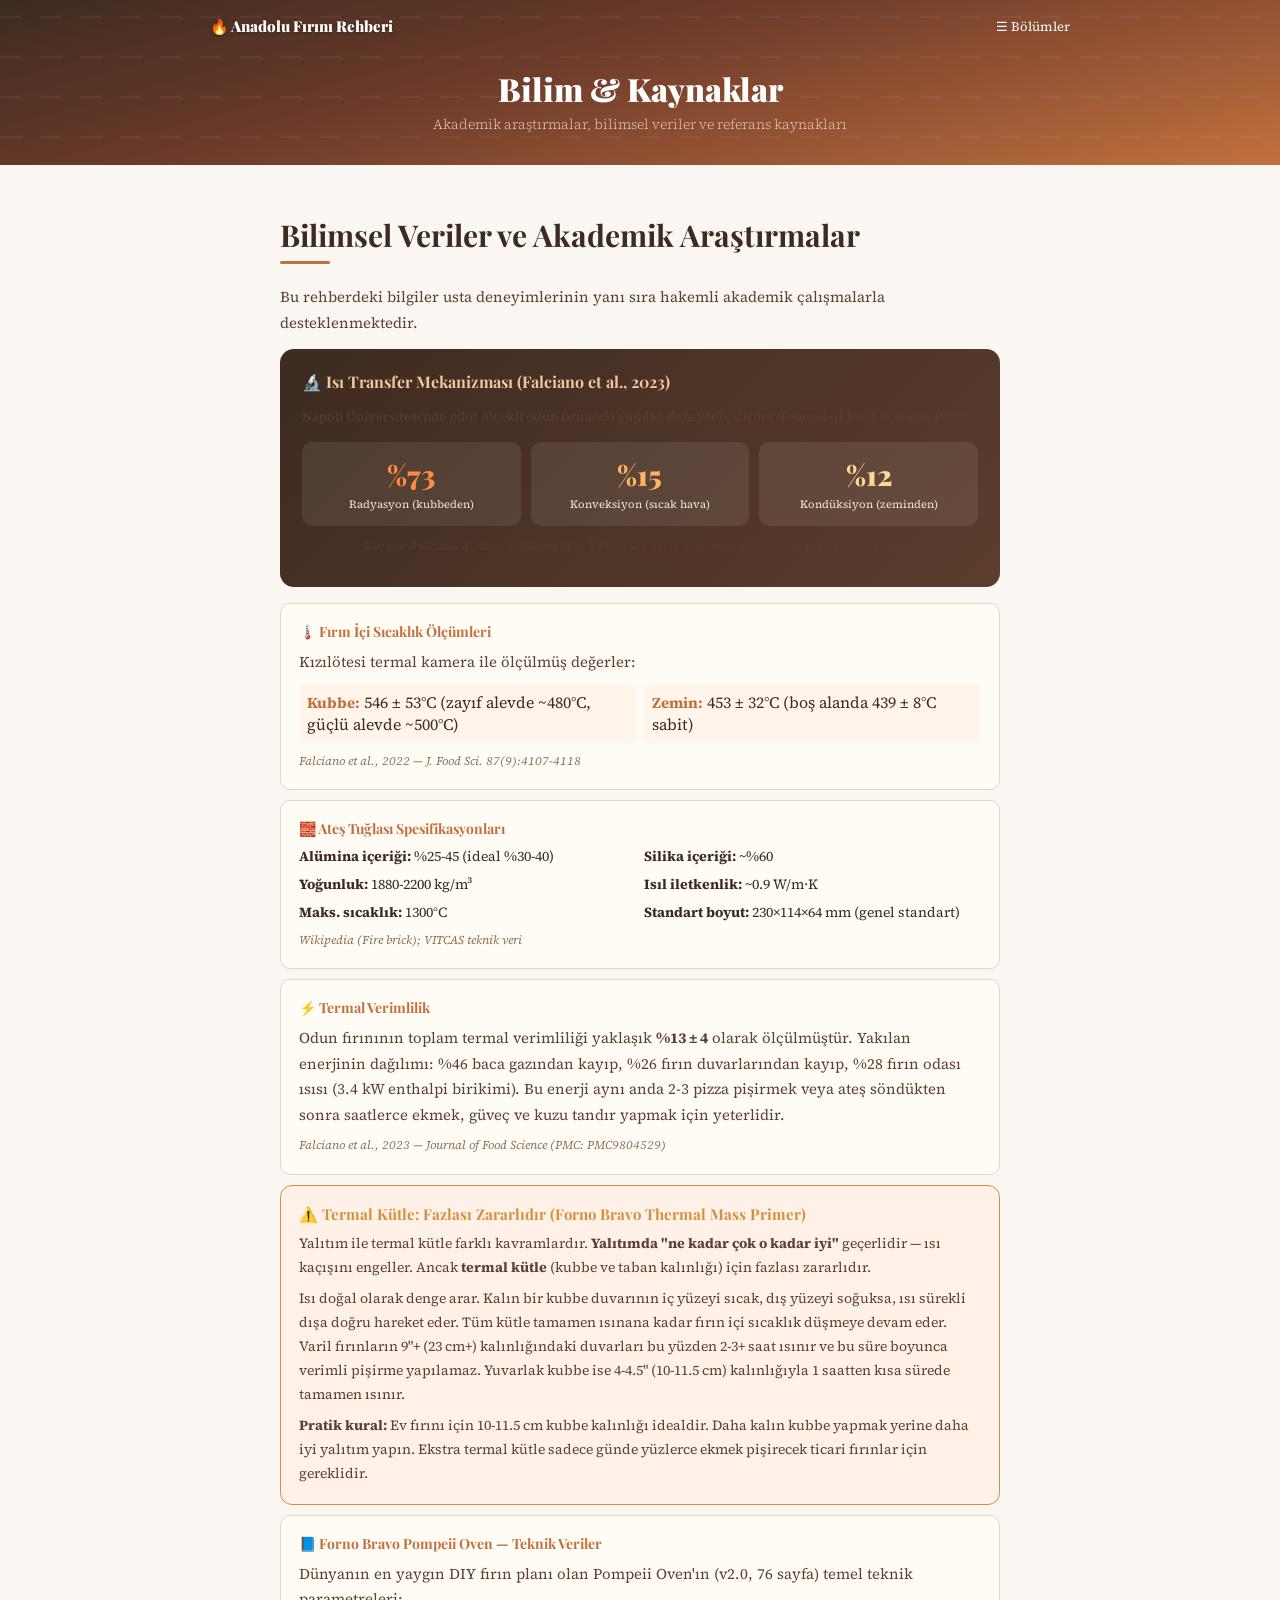
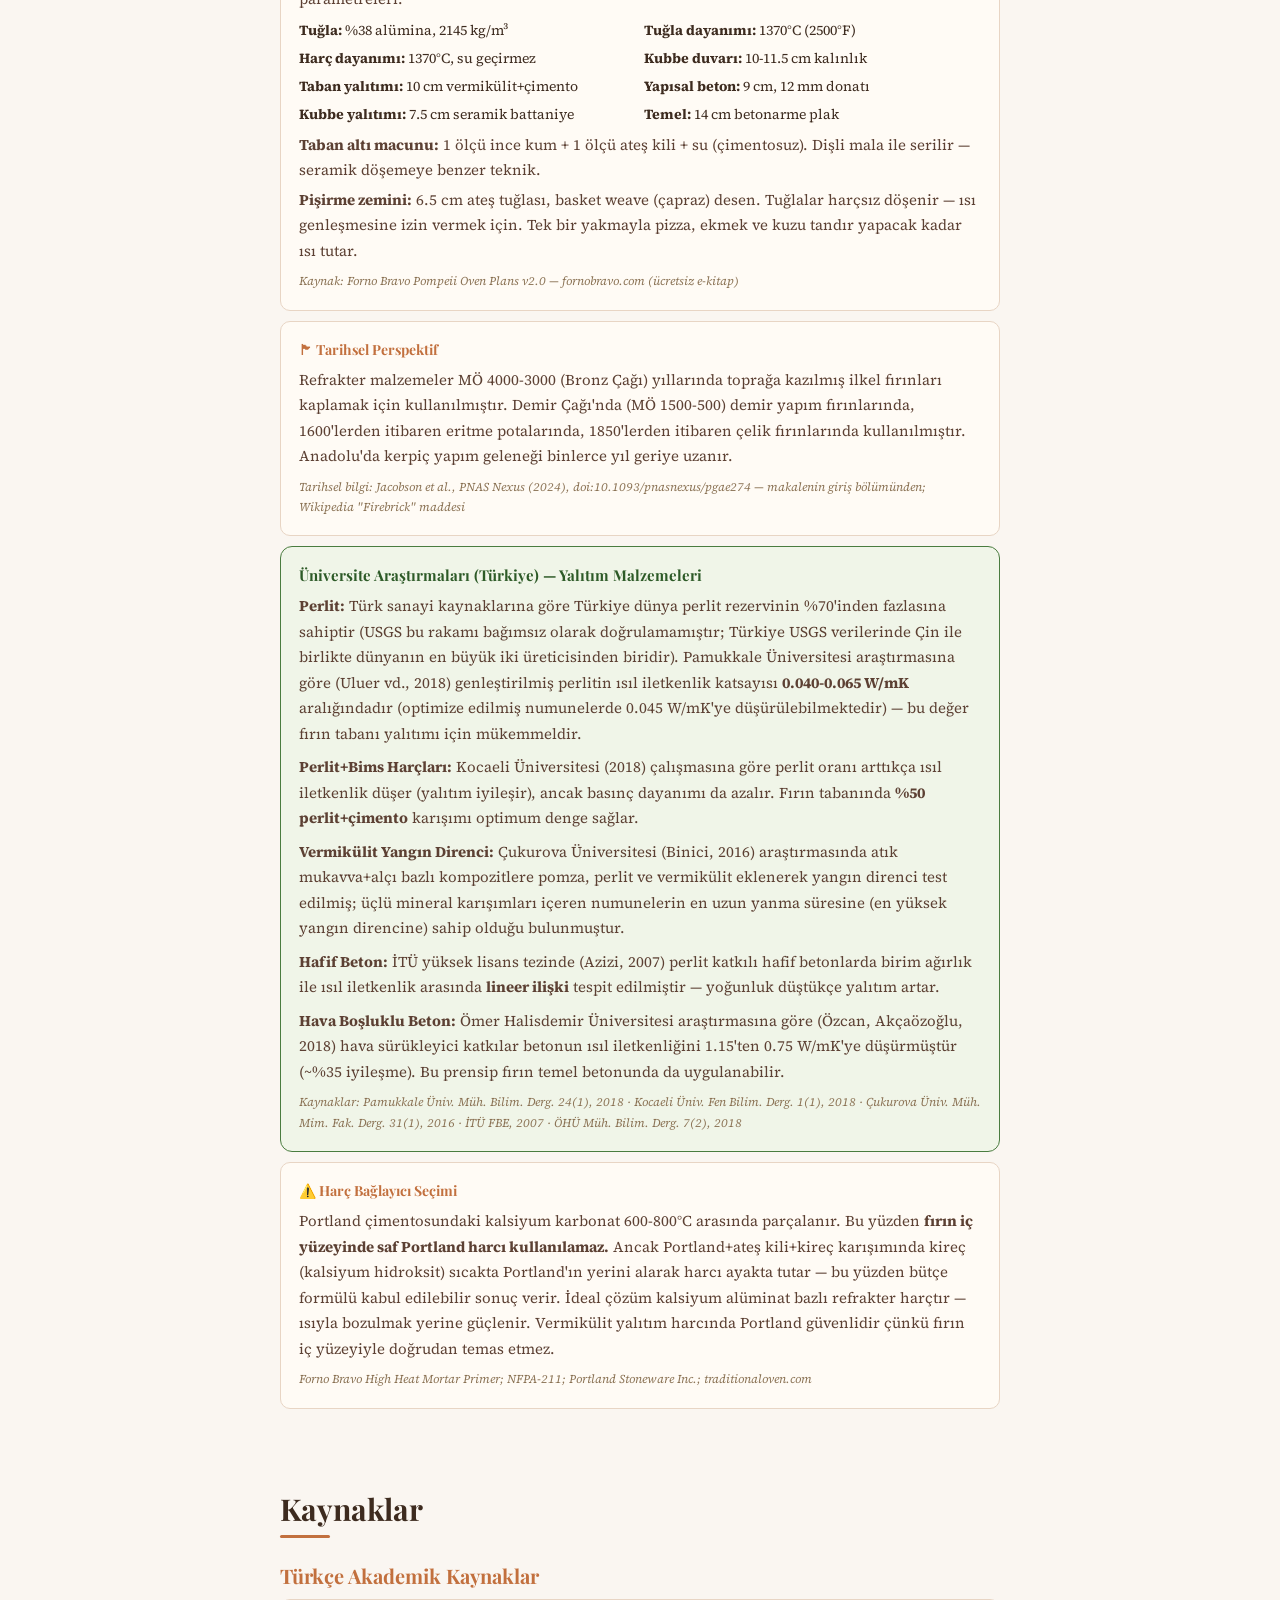
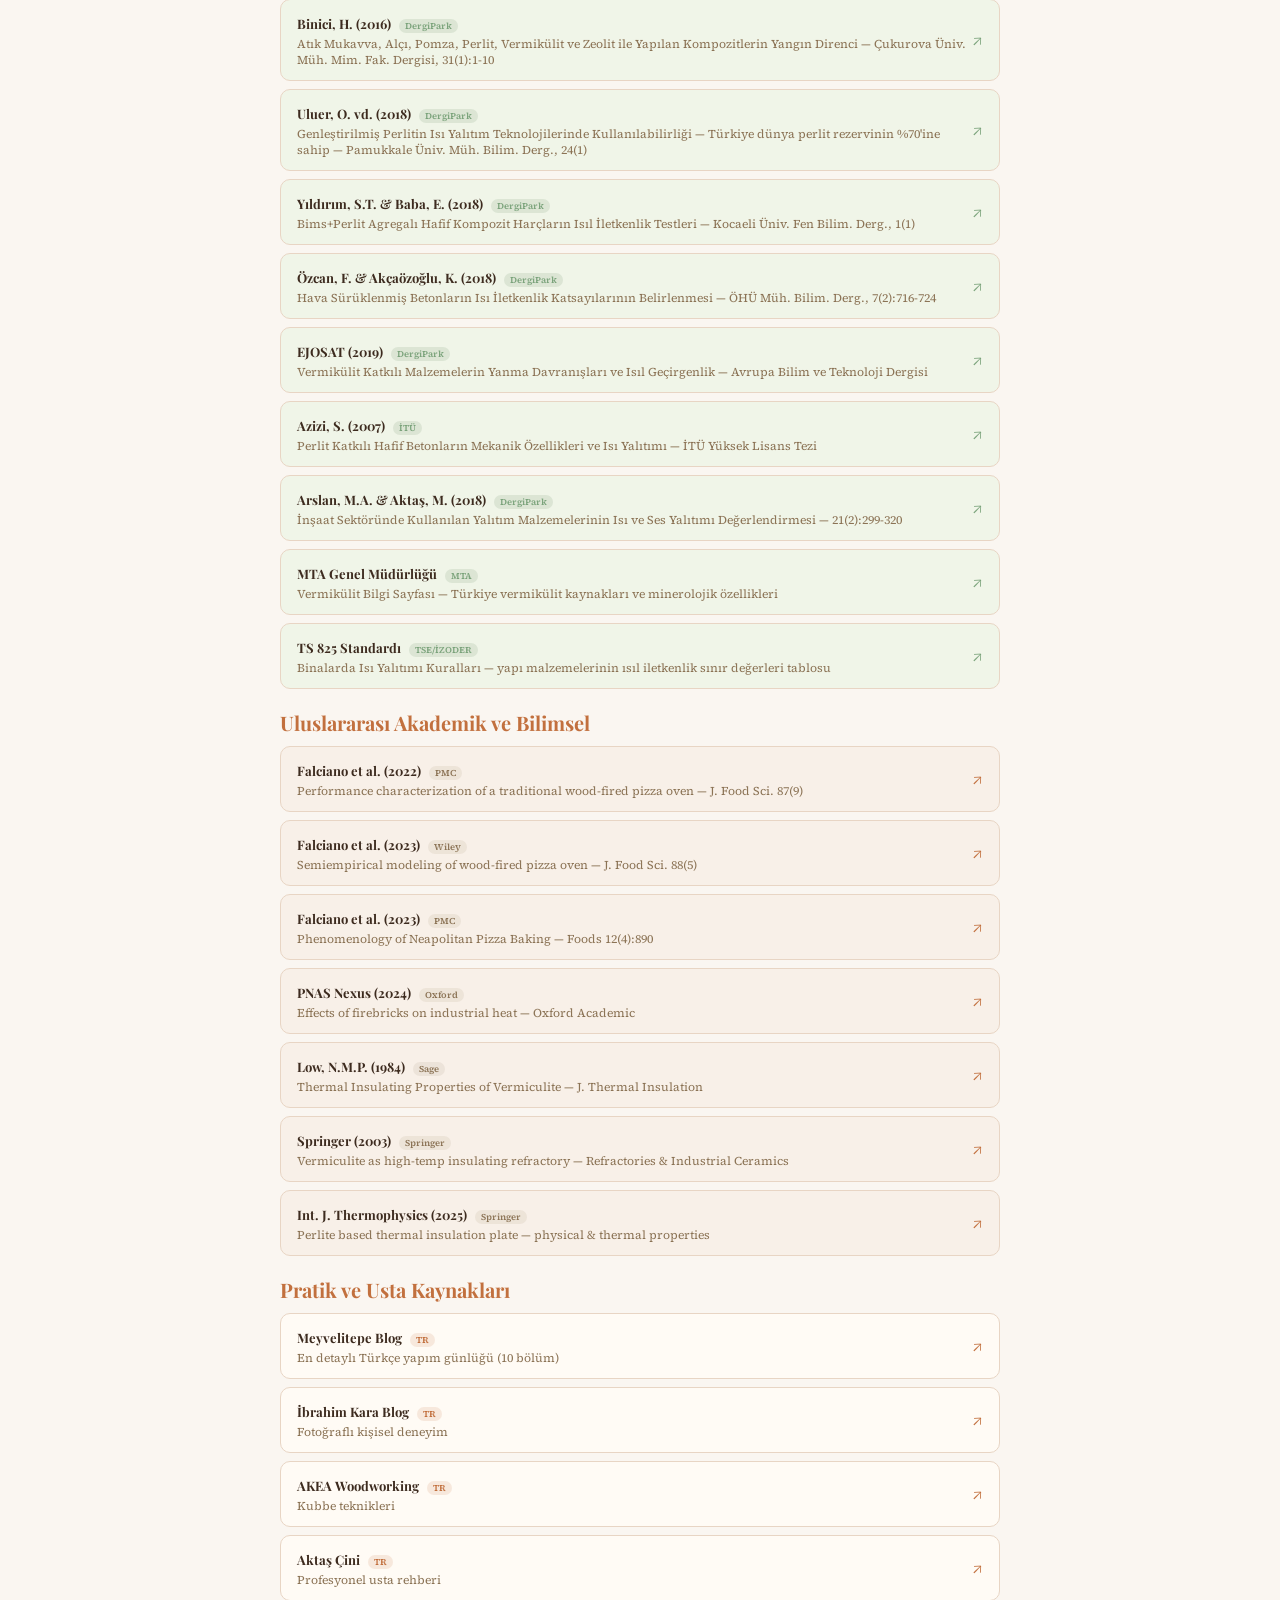
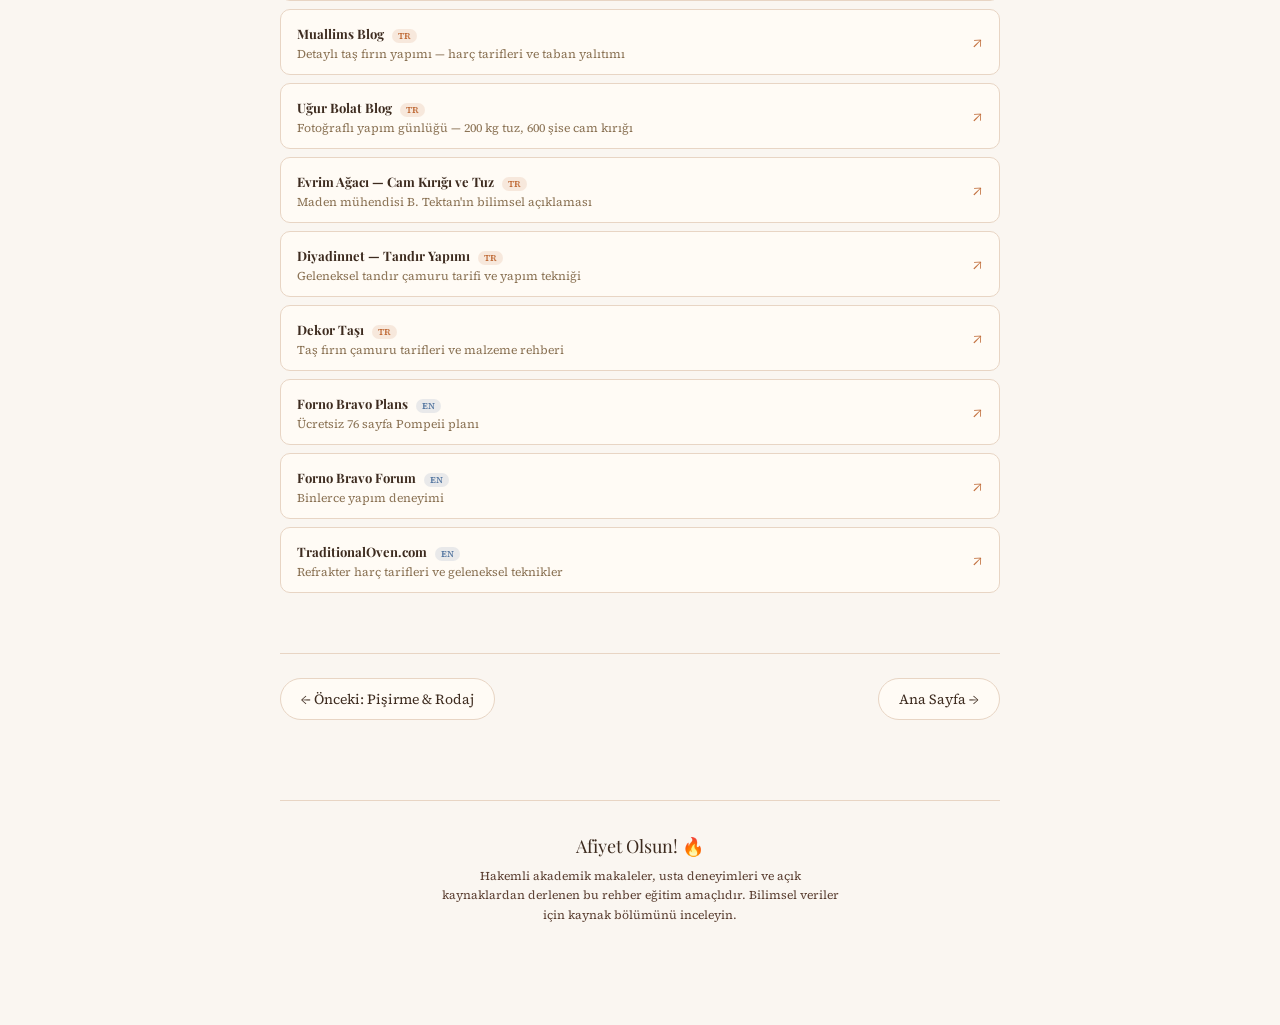
==== bilim.html @ 47127f31 "Anadolu fırın sitesi - ilk sürüm" ====
<!DOCTYPE html>
<html lang="tr">
<head>
  <meta charset="UTF-8">
  <meta name="viewport" content="width=device-width, initial-scale=1.0">
  <meta name="description" content="Odun fırını bilimsel verileri: ısı transfer mekanizması, termal verimlilik, ateş tuğlası spesifikasyonları ve akademik kaynaklar.">
  <meta property="og:title" content="Bilimsel Veriler &amp; Kaynaklar — Anadolu Fırını Rehberi">
  <meta property="og:description" content="Akademik araştırmalar, bilimsel veriler ve referans kaynakları — Türk ve uluslararası makaleler.">
  <meta property="og:type" content="article">
  <meta name="twitter:card" content="summary">
  <link rel="icon" href="data:image/svg+xml,<svg xmlns='http://www.w3.org/2000/svg' viewBox='0 0 100 100'><text y='.9em' font-size='90'>🔥</text></svg>">
  <title>Bilimsel Veriler &amp; Kaynaklar — Anadolu Fırını Rehberi</title>
  <link href="https://fonts.googleapis.com/css2?family=Playfair+Display:wght@400;700;900&family=Source+Serif+4:wght@300;400;600;700&family=JetBrains+Mono:wght@400&display=swap" rel="stylesheet">
  <link rel="stylesheet" href="style.css">
</head>
<body data-page="bilim">

<a href="#main" class="skip-nav">İçeriğe atla</a>
<script src="shared.js"></script>

<!-- MINI BANNER -->
<div class="mini-banner">
  <h1>Bilim &amp; Kaynaklar</h1>
  <p>Akademik araştırmalar, bilimsel veriler ve referans kaynakları</p>
</div>

<!-- MAIN -->
<main id="main">

<!-- BİLİMSEL VERİLER -->
<section id="bilim">
  <h2>Bilimsel Veriler ve Akademik Araştırmalar</h2><div class="h2-bar"></div>
  <p class="mb-md">Bu rehberdeki bilgiler usta deneyimlerinin yanı sıra hakemli akademik çalışmalarla desteklenmektedir.</p>

  <div class="dark-panel">
    <h4 class="dark-panel-title-lg">&#128300; Isı Transfer Mekanizması (Falciano et al., 2023)</h4>
    <p class="subtitle">Napoli Üniversitesi'nde pilot ölçekli odun fırınında yapılan deneysel çalışma (Journal of Food Science, PMC):</p>
    <div class="stat-grid">
      <div class="stat-card"><div class="stat-num" style="color:#FF8C42">%73</div><div class="stat-label">Radyasyon (kubbeden)</div></div>
      <div class="stat-card"><div class="stat-num" style="color:#FFB366">%15</div><div class="stat-label">Konveksiyon (sıcak hava)</div></div>
      <div class="stat-card"><div class="stat-num" style="color:#FFD699">%12</div><div class="stat-label">Kondüksiyon (zeminden)</div></div>
    </div>
    <p class="footnote">Kaynak: Falciano A., Masi P., Moresi M. — J. Food Sci. 88(5):2036-2052, 2023. doi:10.1111/1750-3841.16532</p>
  </div>

  <div class="card-grid">
    <div class="card card-lg">
      <h4 class="card-title">&#127777;&#65039; Fırın İçi Sıcaklık Ölçümleri</h4>
      <p class="mb-0">Kızılötesi termal kamera ile ölçülmüş değerler:</p>
      <div class="data-grid data-grid-mt">
        <div class="data-cell"><strong class="card-title">Kubbe:</strong> 546 &plusmn; 53°C (zayıf alevde ~480°C, güçlü alevde ~500°C)</div>
        <div class="data-cell"><strong class="card-title">Zemin:</strong> 453 &plusmn; 32°C (boş alanda 439 &plusmn; 8°C sabit)</div>
      </div>
      <p class="source-note source-note-mt">Falciano et al., 2022 — J. Food Sci. 87(9):4107-4118</p>
    </div>

    <div class="card card-lg">
      <h4 class="card-title">&#129521; Ateş Tuğlası Spesifikasyonları</h4>
      <div class="data-grid data-grid-4col">
        <div><strong>Alümina içeriği:</strong> %25-45 (ideal %30-40)</div>
        <div><strong>Silika içeriği:</strong> ~%60</div>
        <div><strong>Yoğunluk:</strong> 1880-2200 kg/m³</div>
        <div><strong>Isıl iletkenlik:</strong> ~0.9 W/m&middot;K</div>
        <div><strong>Maks. sıcaklık:</strong> 1300°C</div>
        <div><strong>Standart boyut:</strong> 230&times;114&times;64 mm (genel standart)</div>
      </div>
      <p class="source-note source-note-mt">Wikipedia (Fire brick); VITCAS teknik veri</p>
    </div>

    <div class="card card-lg">
      <h4 class="card-title">&#9889; Termal Verimlilik</h4>
      <p>Odun fırınının toplam termal verimliliği yaklaşık <strong>%13 &plusmn; 4</strong> olarak ölçülmüştür. Yakılan enerjinin dağılımı: %46 baca gazından kayıp, %26 fırın duvarlarından kayıp, %28 fırın odası ısısı (3.4 kW enthalpi birikimi). Bu enerji aynı anda 2-3 pizza pişirmek veya ateş söndükten sonra saatlerce ekmek, güveç ve kuzu tandır yapmak için yeterlidir.</p>
      <p class="source-note source-note-mt">Falciano et al., 2023 — Journal of Food Science (PMC: PMC9804529)</p>
    </div>

    <div class="thermal-warn">
      <h4>&#9888;&#65039; Termal Kütle: Fazlası Zararlıdır (Forno Bravo Thermal Mass Primer)</h4>
      <p>Yalıtım ile termal kütle farklı kavramlardır. <strong>Yalıtımda "ne kadar çok o kadar iyi"</strong> geçerlidir — ısı kaçışını engeller. Ancak <strong>termal kütle</strong> (kubbe ve taban kalınlığı) için fazlası zararlıdır.</p>
      <p>Isı doğal olarak denge arar. Kalın bir kubbe duvarının iç yüzeyi sıcak, dış yüzeyi soğuksa, ısı sürekli dışa doğru hareket eder. Tüm kütle tamamen ısınana kadar fırın içi sıcaklık düşmeye devam eder. Varil fırınların 9"+ (23 cm+) kalınlığındaki duvarları bu yüzden 2-3+ saat ısınır ve bu süre boyunca verimli pişirme yapılamaz. Yuvarlak kubbe ise 4-4.5" (10-11.5 cm) kalınlığıyla 1 saatten kısa sürede tamamen ısınır.</p>
      <p class="mb-0"><strong>Pratik kural:</strong> Ev fırını için 10-11.5 cm kubbe kalınlığı idealdir. Daha kalın kubbe yapmak yerine daha iyi yalıtım yapın. Ekstra termal kütle sadece günde yüzlerce ekmek pişirecek ticari fırınlar için gereklidir.</p>
    </div>

    <div class="card card-lg">
      <h4 class="card-title">&#128216; Forno Bravo Pompeii Oven — Teknik Veriler</h4>
      <p class="mb-0">Dünyanın en yaygın DIY fırın planı olan Pompeii Oven'ın (v2.0, 76 sayfa) temel teknik parametreleri:</p>
      <div class="data-grid data-grid-4col data-grid-mt">
        <div><strong>Tuğla:</strong> %38 alümina, 2145 kg/m³</div>
        <div><strong>Tuğla dayanımı:</strong> 1370°C (2500°F)</div>
        <div><strong>Harç dayanımı:</strong> 1370°C, su geçirmez</div>
        <div><strong>Kubbe duvarı:</strong> 10-11.5 cm kalınlık</div>
        <div><strong>Taban yalıtımı:</strong> 10 cm vermikülit+çimento</div>
        <div><strong>Yapısal beton:</strong> 9 cm, 12 mm donatı</div>
        <div><strong>Kubbe yalıtımı:</strong> 7.5 cm seramik battaniye</div>
        <div><strong>Temel:</strong> 14 cm betonarme plak</div>
      </div>
      <p style="margin:8px 0 4px"><strong>Taban altı macunu:</strong> 1 ölçü ince kum + 1 ölçü ateş kili + su (çimentosuz). Dişli mala ile serilir — seramik döşemeye benzer teknik.</p>
      <p class="mb-0"><strong>Pişirme zemini:</strong> 6.5 cm ateş tuğlası, basket weave (çapraz) desen. Tuğlalar harçsız döşenir — ısı genleşmesine izin vermek için. Tek bir yakmayla pizza, ekmek ve kuzu tandır yapacak kadar ısı tutar.</p>
      <p class="source-note source-note-mt">Kaynak: Forno Bravo Pompeii Oven Plans v2.0 — fornobravo.com (ücretsiz e-kitap)</p>
    </div>

    <div class="card card-lg">
      <h4 class="card-title">&#127986; Tarihsel Perspektif</h4>
      <p class="mb-0">Refrakter malzemeler MÖ 4000-3000 (Bronz Çağı) yıllarında toprağa kazılmış ilkel fırınları kaplamak için kullanılmıştır. Demir Çağı'nda (MÖ 1500-500) demir yapım fırınlarında, 1600'lerden itibaren eritme potalarında, 1850'lerden itibaren çelik fırınlarında kullanılmıştır. Anadolu'da kerpiç yapım geleneği binlerce yıl geriye uzanır.</p>
      <p class="source-note source-note-mt">Tarihsel bilgi: Jacobson et al., PNAS Nexus (2024), doi:10.1093/pnasnexus/pgae274 — makalenin giriş bölümünden; Wikipedia "Firebrick" maddesi</p>
    </div>

    <div class="academic-box">
      <h4 class="academic-title">Üniversite Araştırmaları (Türkiye) — Yalıtım Malzemeleri</h4>
      <div class="content-text">
        <p><strong>Perlit:</strong> Türk sanayi kaynaklarına göre Türkiye dünya perlit rezervinin %70'inden fazlasına sahiptir (USGS bu rakamı bağımsız olarak doğrulamamıştır; Türkiye USGS verilerinde Çin ile birlikte dünyanın en büyük iki üreticisinden biridir). Pamukkale Üniversitesi araştırmasına göre (Uluer vd., 2018) genleştirilmiş perlitin ısıl iletkenlik katsayısı <strong>0.040-0.065 W/mK</strong> aralığındadır (optimize edilmiş numunelerde 0.045 W/mK'ye düşürülebilmektedir) — bu değer fırın tabanı yalıtımı için mükemmeldir.</p>
        <p><strong>Perlit+Bims Harçları:</strong> Kocaeli Üniversitesi (2018) çalışmasına göre perlit oranı arttıkça ısıl iletkenlik düşer (yalıtım iyileşir), ancak basınç dayanımı da azalır. Fırın tabanında <strong>%50 perlit+çimento</strong> karışımı optimum denge sağlar.</p>
        <p><strong>Vermikülit Yangın Direnci:</strong> Çukurova Üniversitesi (Binici, 2016) araştırmasında atık mukavva+alçı bazlı kompozitlere pomza, perlit ve vermikülit eklenerek yangın direnci test edilmiş; üçlü mineral karışımları içeren numunelerin en uzun yanma süresine (en yüksek yangın direncine) sahip olduğu bulunmuştur.</p>
        <p><strong>Hafif Beton:</strong> İTÜ yüksek lisans tezinde (Azizi, 2007) perlit katkılı hafif betonlarda birim ağırlık ile ısıl iletkenlik arasında <strong>lineer ilişki</strong> tespit edilmiştir — yoğunluk düştükçe yalıtım artar.</p>
        <p><strong>Hava Boşluklu Beton:</strong> Ömer Halisdemir Üniversitesi araştırmasına göre (Özcan, Akçaözoğlu, 2018) hava sürükleyici katkılar betonun ısıl iletkenliğini 1.15'ten 0.75 W/mK'ye düşürmüştür (~%35 iyileşme). Bu prensip fırın temel betonunda da uygulanabilir.</p>
        <p class="source-note">Kaynaklar: Pamukkale Üniv. Müh. Bilim. Derg. 24(1), 2018 &middot; Kocaeli Üniv. Fen Bilim. Derg. 1(1), 2018 &middot; Çukurova Üniv. Müh. Mim. Fak. Derg. 31(1), 2016 &middot; İTÜ FBE, 2007 &middot; ÖHÜ Müh. Bilim. Derg. 7(2), 2018</p>
      </div>
    </div>

    <div class="card card-lg">
      <h4 class="card-title">&#9888;&#65039; Harç Bağlayıcı Seçimi</h4>
      <p class="mb-0">Portland çimentosundaki kalsiyum karbonat 600-800°C arasında parçalanır. Bu yüzden <strong>fırın iç yüzeyinde saf Portland harcı kullanılamaz.</strong> Ancak Portland+ateş kili+kireç karışımında kireç (kalsiyum hidroksit) sıcakta Portland'ın yerini alarak harcı ayakta tutar — bu yüzden bütçe formülü kabul edilebilir sonuç verir. İdeal çözüm kalsiyum alüminat bazlı refrakter harçtır — ısıyla bozulmak yerine güçlenir. Vermikülit yalıtım harcında Portland güvenlidir çünkü fırın iç yüzeyiyle doğrudan temas etmez.</p>
      <p class="source-note source-note-mt">Forno Bravo High Heat Mortar Primer; NFPA-211; Portland Stoneware Inc.; traditionaloven.com</p>
    </div>
  </div>
</section>

<!-- KAYNAKLAR -->
<section id="kaynaklar">
  <h2>Kaynaklar</h2><div class="h2-bar"></div>

  <h3>Türkçe Akademik Kaynaklar</h3>
  <a class="source-link tr-source" href="https://dergipark.org.tr/en/pub/cukurovaummfd/issue/28705/317714" target="_blank" rel="noopener noreferrer"><div><span class="source-name">Binici, H. (2016)</span><span class="source-badge source-badge-tr">DergiPark</span><div class="source-desc">Atık Mukavva, Alçı, Pomza, Perlit, Vermikülit ve Zeolit ile Yapılan Kompozitlerin Yangın Direnci — Çukurova Üniv. Müh. Mim. Fak. Dergisi, 31(1):1-10</div></div><span class="source-arrow source-arrow-green">&#8599;</span></a>
  <a class="source-link tr-source" href="https://dergipark.org.tr/tr/pub/pajes/article/400768" target="_blank" rel="noopener noreferrer"><div><span class="source-name">Uluer, O. vd. (2018)</span><span class="source-badge source-badge-tr">DergiPark</span><div class="source-desc">Genleştirilmiş Perlitin Isı Yalıtım Teknolojilerinde Kullanılabilirliği — Türkiye dünya perlit rezervinin %70'ine sahip — Pamukkale Üniv. Müh. Bilim. Derg., 24(1)</div></div><span class="source-arrow source-arrow-green">&#8599;</span></a>
  <a class="source-link tr-source" href="https://dergipark.org.tr/tr/pub/koufbd/article/432022" target="_blank" rel="noopener noreferrer"><div><span class="source-name">Yıldırım, S.T. &amp; Baba, E. (2018)</span><span class="source-badge source-badge-tr">DergiPark</span><div class="source-desc">Bims+Perlit Agregalı Hafif Kompozit Harçların Isıl İletkenlik Testleri — Kocaeli Üniv. Fen Bilim. Derg., 1(1)</div></div><span class="source-arrow source-arrow-green">&#8599;</span></a>
  <a class="source-link tr-source" href="https://dergipark.org.tr/tr/download/article-file/508329" target="_blank" rel="noopener noreferrer"><div><span class="source-name">Özcan, F. &amp; Akçaözoğlu, K. (2018)</span><span class="source-badge source-badge-tr">DergiPark</span><div class="source-desc">Hava Sürüklenmiş Betonların Isı İletkenlik Katsayılarının Belirlenmesi — ÖHÜ Müh. Bilim. Derg., 7(2):716-724</div></div><span class="source-arrow source-arrow-green">&#8599;</span></a>
  <a class="source-link tr-source" href="https://dergipark.org.tr/en/pub/ejosat/article/615661" target="_blank" rel="noopener noreferrer"><div><span class="source-name">EJOSAT (2019)</span><span class="source-badge source-badge-tr">DergiPark</span><div class="source-desc">Vermikülit Katkılı Malzemelerin Yanma Davranışları ve Isıl Geçirgenlik — Avrupa Bilim ve Teknoloji Dergisi</div></div><span class="source-arrow source-arrow-green">&#8599;</span></a>
  <a class="source-link tr-source" href="https://polen.itu.edu.tr/items/8cdeaa2e-8044-48e1-85ad-ea604f1afb51" target="_blank" rel="noopener noreferrer"><div><span class="source-name">Azizi, S. (2007)</span><span class="source-badge source-badge-tr">İTÜ</span><div class="source-desc">Perlit Katkılı Hafif Betonların Mekanik Özellikleri ve Isı Yalıtımı — İTÜ Yüksek Lisans Tezi</div></div><span class="source-arrow source-arrow-green">&#8599;</span></a>
  <a class="source-link tr-source" href="https://dergipark.org.tr/tr/pub/politeknik/article/407257" target="_blank" rel="noopener noreferrer"><div><span class="source-name">Arslan, M.A. &amp; Aktaş, M. (2018)</span><span class="source-badge source-badge-tr">DergiPark</span><div class="source-desc">İnşaat Sektöründe Kullanılan Yalıtım Malzemelerinin Isı ve Ses Yalıtımı Değerlendirmesi — 21(2):299-320</div></div><span class="source-arrow source-arrow-green">&#8599;</span></a>
  <a class="source-link tr-source" href="https://www.mta.gov.tr/v3.0/bilgi-merkezi/vermikulit" target="_blank" rel="noopener noreferrer"><div><span class="source-name">MTA Genel Müdürlüğü</span><span class="source-badge source-badge-tr">MTA</span><div class="source-desc">Vermikülit Bilgi Sayfası — Türkiye vermikülit kaynakları ve minerolojik özellikleri</div></div><span class="source-arrow source-arrow-green">&#8599;</span></a>
  <a class="source-link tr-source" href="https://www.izoder.org.tr/dosyalar/hesapdegerleri.pdf" target="_blank" rel="noopener noreferrer"><div><span class="source-name">TS 825 Standardı</span><span class="source-badge source-badge-tr">TSE/İZODER</span><div class="source-desc">Binalarda Isı Yalıtımı Kuralları — yapı malzemelerinin ısıl iletkenlik sınır değerleri tablosu</div></div><span class="source-arrow source-arrow-green">&#8599;</span></a>

  <h3 class="mt-lg">Uluslararası Akademik ve Bilimsel</h3>
  <a class="source-link int-source" href="https://pmc.ncbi.nlm.nih.gov/articles/PMC9804529/" target="_blank" rel="noopener noreferrer"><div><span class="source-name">Falciano et al. (2022)</span><span class="source-badge source-badge-int">PMC</span><div class="source-desc">Performance characterization of a traditional wood-fired pizza oven — J. Food Sci. 87(9)</div></div><span class="source-arrow">&#8599;</span></a>
  <a class="source-link int-source" href="https://ift.onlinelibrary.wiley.com/doi/10.1111/1750-3841.16532" target="_blank" rel="noopener noreferrer"><div><span class="source-name">Falciano et al. (2023)</span><span class="source-badge source-badge-int">Wiley</span><div class="source-desc">Semiempirical modeling of wood-fired pizza oven — J. Food Sci. 88(5)</div></div><span class="source-arrow">&#8599;</span></a>
  <a class="source-link int-source" href="https://pmc.ncbi.nlm.nih.gov/articles/PMC9957212/" target="_blank" rel="noopener noreferrer"><div><span class="source-name">Falciano et al. (2023)</span><span class="source-badge source-badge-int">PMC</span><div class="source-desc">Phenomenology of Neapolitan Pizza Baking — Foods 12(4):890</div></div><span class="source-arrow">&#8599;</span></a>
  <a class="source-link int-source" href="https://academic.oup.com/pnasnexus/article/3/7/pgae274/7710221" target="_blank" rel="noopener noreferrer"><div><span class="source-name">PNAS Nexus (2024)</span><span class="source-badge source-badge-int">Oxford</span><div class="source-desc">Effects of firebricks on industrial heat — Oxford Academic</div></div><span class="source-arrow">&#8599;</span></a>
  <a class="source-link int-source" href="https://journals.sagepub.com/doi/10.1177/109719638400800205" target="_blank" rel="noopener noreferrer"><div><span class="source-name">Low, N.M.P. (1984)</span><span class="source-badge source-badge-int">Sage</span><div class="source-desc">Thermal Insulating Properties of Vermiculite — J. Thermal Insulation</div></div><span class="source-arrow">&#8599;</span></a>
  <a class="source-link int-source" href="https://link.springer.com/article/10.1023/A:1026312619843" target="_blank" rel="noopener noreferrer"><div><span class="source-name">Springer (2003)</span><span class="source-badge source-badge-int">Springer</span><div class="source-desc">Vermiculite as high-temp insulating refractory — Refractories &amp; Industrial Ceramics</div></div><span class="source-arrow">&#8599;</span></a>
  <a class="source-link int-source" href="https://link.springer.com/article/10.1007/s10765-025-03503-x" target="_blank" rel="noopener noreferrer"><div><span class="source-name">Int. J. Thermophysics (2025)</span><span class="source-badge source-badge-int">Springer</span><div class="source-desc">Perlite based thermal insulation plate — physical &amp; thermal properties</div></div><span class="source-arrow">&#8599;</span></a>

  <h3 class="mt-lg">Pratik ve Usta Kaynakları</h3>
  <a class="source-link prac-source" href="https://blog.meyvelitepe.org/category/koy-firini-2/" target="_blank" rel="noopener noreferrer"><div><span class="source-name">Meyvelitepe Blog</span><span class="source-badge source-badge-prac">TR</span><div class="source-desc">En detaylı Türkçe yapım günlüğü (10 bölüm)</div></div><span class="source-arrow">&#8599;</span></a>
  <a class="source-link prac-source" href="https://beyazbilgicom.blogspot.com/2014/04/koy-frn-yapyorum.html" target="_blank" rel="noopener noreferrer"><div><span class="source-name">İbrahim Kara Blog</span><span class="source-badge source-badge-prac">TR</span><div class="source-desc">Fotoğraflı kişisel deneyim</div></div><span class="source-arrow">&#8599;</span></a>
  <a class="source-link prac-source" href="https://akeawoodworking.wordpress.com/tag/koy-firini-yapimi/" target="_blank" rel="noopener noreferrer"><div><span class="source-name">AKEA Woodworking</span><span class="source-badge source-badge-prac">TR</span><div class="source-desc">Kubbe teknikleri</div></div><span class="source-arrow">&#8599;</span></a>
  <a class="source-link prac-source" href="https://www.aktascini.com.tr/geleneksel-anadolu-tas-firini-yapimi-ates-tuglasi-ve-samanli-kerpic/" target="_blank" rel="noopener noreferrer"><div><span class="source-name">Aktaş Çini</span><span class="source-badge source-badge-prac">TR</span><div class="source-desc">Profesyonel usta rehberi</div></div><span class="source-arrow">&#8599;</span></a>
  <a class="source-link prac-source" href="https://muallims.blogspot.com/2015/06/tas-frn-yapm.html" target="_blank" rel="noopener noreferrer"><div><span class="source-name">Muallims Blog</span><span class="source-badge source-badge-prac">TR</span><div class="source-desc">Detaylı taş fırın yapımı — harç tarifleri ve taban yalıtımı</div></div><span class="source-arrow">&#8599;</span></a>
  <a class="source-link prac-source" href="http://ugurbolat77.blogspot.com/2017/07/koy-firini-yapimi.html" target="_blank" rel="noopener noreferrer"><div><span class="source-name">Uğur Bolat Blog</span><span class="source-badge source-badge-prac">TR</span><div class="source-desc">Fotoğraflı yapım günlüğü — 200 kg tuz, 600 şise cam kırığı</div></div><span class="source-arrow">&#8599;</span></a>
  <a class="source-link prac-source" href="https://evrimagaci.org/soru/neden-koy-firinlari-yapilirken-tabanina-kirik-cam-ve-tuz-konulur-bunlarin-gorevi-nedir-28053" target="_blank" rel="noopener noreferrer"><div><span class="source-name">Evrim Ağacı — Cam Kırığı ve Tuz</span><span class="source-badge source-badge-prac">TR</span><div class="source-desc">Maden mühendisi B. Tektan'ın bilimsel açıklaması</div></div><span class="source-arrow">&#8599;</span></a>
  <a class="source-link prac-source" href="https://www.diyadinnet.com/bilgi-1190-tandir" target="_blank" rel="noopener noreferrer"><div><span class="source-name">Diyadinnet — Tandır Yapımı</span><span class="source-badge source-badge-prac">TR</span><div class="source-desc">Geleneksel tandır çamuru tarifi ve yapım tekniği</div></div><span class="source-arrow">&#8599;</span></a>
  <a class="source-link prac-source" href="https://dekortasi.com/urun/tas-firin-camuru-nasil-yapilir/" target="_blank" rel="noopener noreferrer"><div><span class="source-name">Dekor Taşı</span><span class="source-badge source-badge-prac">TR</span><div class="source-desc">Taş fırın çamuru tarifleri ve malzeme rehberi</div></div><span class="source-arrow">&#8599;</span></a>
  <a class="source-link prac-source" href="https://www.fornobravo.com/pompeii-oven/pompeii-oven-plans/" target="_blank" rel="noopener noreferrer"><div><span class="source-name">Forno Bravo Plans</span><span class="source-badge source-badge-en">EN</span><div class="source-desc">Ücretsiz 76 sayfa Pompeii planı</div></div><span class="source-arrow">&#8599;</span></a>
  <a class="source-link prac-source" href="https://community.fornobravo.com" target="_blank" rel="noopener noreferrer"><div><span class="source-name">Forno Bravo Forum</span><span class="source-badge source-badge-en">EN</span><div class="source-desc">Binlerce yapım deneyimi</div></div><span class="source-arrow">&#8599;</span></a>
  <a class="source-link prac-source" href="https://www.traditionaloven.com/building/details/refractorymortar.shtml" target="_blank" rel="noopener noreferrer"><div><span class="source-name">TraditionalOven.com</span><span class="source-badge source-badge-en">EN</span><div class="source-desc">Refrakter harç tarifleri ve geleneksel teknikler</div></div><span class="source-arrow">&#8599;</span></a>
</section>

<!-- SAYFA NAVİGASYONU -->
<div class="page-nav">
  <a href="pisirme.html">&#8592; Önceki: Pişirme &amp; Rodaj</a>
  <a href="index.html">Ana Sayfa &#8594;</a>
</div>

<!-- FOOTER -->
<footer>
  <p class="title">Afiyet Olsun! &#128293;</p>
  <p class="sub">Hakemli akademik makaleler, usta deneyimleri ve açık kaynaklardan derlenen bu rehber eğitim amaçlıdır. Bilimsel veriler için kaynak bölümünü inceleyin.</p>
</footer>

</main>

</body>
</html>
---- style.css ----
:root {
  --bg: #FAF6F1; --card: #FFFBF5; --border: #E8D5C4; --terra: #C2703E;
  --dark: #3D2B1F; --mid: #5C4033; --light: #8B7355; --cream: #F0C89B;
  --green: #7BA37B; --red: #A05C5C; --blue: #5B7BA3;
}
*, *::before, *::after { box-sizing: border-box; margin: 0; padding: 0; }
body { font-family: 'Source Serif 4', Georgia, serif; color: var(--dark); background: var(--bg); min-height: 100vh; }

/* NAV */
nav { position: fixed; top: 0; left: 0; right: 0; z-index: 100; padding: 0 20px; transition: all 0.3s; }
nav.scrolled { background: rgba(250,246,241,0.95); backdrop-filter: blur(10px); border-bottom: 1px solid var(--border); }
.nav-inner { max-width: 860px; margin: 0 auto; display: flex; align-items: center; justify-content: space-between; height: 52px; }
.nav-logo { font-family: 'Playfair Display', serif; font-weight: 900; font-size: 15px; color: #fff; transition: all 0.3s; text-shadow: 0 1px 3px rgba(0,0,0,0.4); text-decoration: none; }
nav.scrolled .nav-logo { color: var(--dark); text-shadow: none; }
.nav-toggle { background: none; border: none; cursor: pointer; color: #fff; font-size: 13px; font-family: 'Source Serif 4', serif; }
nav.scrolled .nav-toggle { color: var(--dark); }
.nav-menu { position: absolute; top: 52px; right: 20px; background: var(--card); border: 1px solid var(--border); border-radius: 10px; padding: 6px; min-width: 190px; box-shadow: 0 8px 30px rgba(61,43,31,0.12); display: none; }
.nav-menu.open { display: block; }
.nav-menu a { display: block; width: 100%; text-align: left; padding: 8px 12px; background: transparent; border: none; border-radius: 6px; cursor: pointer; font-family: 'Source Serif 4', serif; font-size: 13px; color: var(--dark); text-decoration: none; }
.nav-menu a:hover, .nav-menu a.active { background: #F0E6DA; }

/* HEADER */
header { background: linear-gradient(165deg, var(--dark) 0%, #6B3A2A 40%, var(--terra) 100%); min-height: 70vh; display: flex; flex-direction: column; justify-content: center; align-items: center; text-align: center; padding: 70px 20px 50px; position: relative; }
header::before { content: ''; position: absolute; inset: 0; opacity: 0.05; background-image: url("data:image/svg+xml,%3Csvg width='40' height='40' viewBox='0 0 40 40' xmlns='http://www.w3.org/2000/svg'%3E%3Cpath d='M20 20.5V18H0v-2h20v-2l2 3.5-2 3z' fill='%23fff'/%3E%3C/svg%3E"); }
.header-inner { position: relative; z-index: 1; }
.header-badge { display: inline-flex; align-items: center; gap: 8px; padding: 6px 16px; background: rgba(255,255,255,0.1); border-radius: 100px; margin-bottom: 24px; border: 1px solid rgba(255,255,255,0.15); color: var(--cream); font-size: 12px; letter-spacing: 1px; }
header h1 { font-family: 'Playfair Display', serif; font-weight: 900; color: #fff; font-size: clamp(32px, 7vw, 56px); line-height: 1.1; margin: 0 0 16px; max-width: 650px; }
header h1 span { color: var(--cream); }
header p { color: #E8D5C4; font-size: clamp(15px, 2.5vw, 18px); line-height: 1.6; max-width: 480px; margin: 0 auto 28px; font-weight: 300; }
.header-btns { display: flex; gap: 10px; justify-content: center; flex-wrap: wrap; }
.btn-primary { padding: 12px 24px; background: var(--terra); color: #fff; border: none; border-radius: 100px; cursor: pointer; font-family: 'Source Serif 4', serif; font-size: 14px; font-weight: 600; text-decoration: none; display: inline-block; }
.btn-secondary { padding: 12px 24px; background: rgba(255,255,255,0.1); color: #fff; border: 1px solid rgba(255,255,255,0.2); border-radius: 100px; cursor: pointer; font-family: 'Source Serif 4', serif; font-size: 14px; text-decoration: none; display: inline-block; }

/* MINI BANNER (diğer sayfalar için) */
.mini-banner { background: linear-gradient(165deg, var(--dark) 0%, #6B3A2A 40%, var(--terra) 100%); padding: 70px 20px 30px; text-align: center; position: relative; }
.mini-banner::before { content: ''; position: absolute; inset: 0; opacity: 0.05; background-image: url("data:image/svg+xml,%3Csvg width='40' height='40' viewBox='0 0 40 40' xmlns='http://www.w3.org/2000/svg'%3E%3Cpath d='M20 20.5V18H0v-2h20v-2l2 3.5-2 3z' fill='%23fff'/%3E%3C/svg%3E"); }
.mini-banner h1 { font-family: 'Playfair Display', serif; font-weight: 900; color: #fff; font-size: clamp(22px, 5vw, 32px); line-height: 1.2; margin: 0 0 6px; position: relative; z-index: 1; }
.mini-banner p { color: #E8D5C4; font-size: 14px; line-height: 1.5; font-weight: 300; margin: 0; position: relative; z-index: 1; }

/* MAIN */
main { max-width: 760px; margin: 0 auto; padding: 50px 20px 100px; }
section { opacity: 0; transform: translateY(24px); transition: all 0.6s ease; margin-top: 80px; }
section:first-child { margin-top: 0; }
section.visible { opacity: 1; transform: translateY(0); }
h2 { font-family: 'Playfair Display', serif; font-size: 30px; margin: 0 0 6px; color: var(--dark); }
.h2-bar { width: 50px; height: 3px; background: var(--terra); border-radius: 2px; margin-bottom: 20px; }
h3 { font-family: 'Playfair Display', serif; font-size: 20px; margin: 24px 0 10px; color: var(--terra); }
p { font-size: 15px; line-height: 1.7; color: var(--mid); margin-bottom: 8px; }

/* DIAGRAM */
figure { margin: 24px 0; padding: 0; }
.diagram-box { background: #fff; border: 1px solid var(--border); border-radius: 14px; padding: 20px 12px; overflow: hidden; display: flex; justify-content: center; }
.diagram-box img { width: 100%; max-width: 700px; height: auto; }
figcaption { text-align: center; font-size: 13px; color: var(--light); margin-top: 8px; font-style: italic; }

/* TIP */
.tip { border-radius: 0 10px 10px 0; padding: 14px 18px; margin: 16px 0; }
.tip-tip { background: #F0F7F0; border-left: 4px solid var(--green); }
.tip-warn { background: #FFF5EB; border-left: 4px solid #D4903C; }
.tip-fire { background: #FFF0E8; border-left: 4px solid var(--terra); }
.tip strong { font-family: 'Playfair Display', serif; color: var(--dark); font-size: 14px; }
.tip .tip-body { font-size: 14px; line-height: 1.7; color: var(--mid); margin-top: 4px; }

/* CARD */
.card { background: var(--card); border: 1px solid var(--border); border-radius: 10px; padding: 14px 18px; }
.card-grid { display: grid; gap: 10px; }
.info-box { background: #F8F0E8; border: 1px solid var(--border); border-radius: 12px; padding: 16px; margin: 12px 0; }
.info-box h4, .card h4 { font-family: 'Playfair Display', serif; font-size: 14px; margin: 0 0 8px; }
.highlight-box { background: #E8F5E8; border: 2px solid #4A7C3F; border-radius: 12px; padding: 16px; margin-bottom: 14px; }
.highlight-box h4 { font-family: 'Playfair Display', serif; font-size: 15px; margin: 0 0 8px; color: #2D5A27; }

/* SPEC GRID */
.spec-grid { background: var(--dark); border-radius: 14px; padding: 22px; color: #F5E6D3; font-family: 'JetBrains Mono', monospace; display: grid; grid-template-columns: 1fr 1fr; gap: 12px; }
.spec-item { padding: 8px 0; border-bottom: 1px solid #5C4033; }
.spec-label { font-size: 10px; color: var(--light); font-family: 'Source Serif 4', serif; }
.spec-value { font-size: 16px; color: var(--cream); font-weight: 500; }

/* TABLE */
table { width: 100%; font-size: 12px; border-collapse: collapse; color: var(--mid); }
thead tr { border-bottom: 2px solid var(--terra); }
th { text-align: left; padding: 6px 8px; font-weight: 700; }
td { padding: 6px 8px; }
tbody tr { border-bottom: 1px solid var(--border); }
tbody tr:nth-child(even) { background: #FFFBF5; }

/* INSULATION COMPARE */
.insul-grid { display: grid; grid-template-columns: 1fr 1fr 1fr 1fr; gap: 8px; margin-bottom: 10px; }
.insul-card { border-radius: 8px; padding: 10px; text-align: center; }
.insul-card .value { font-size: 18px; font-weight: 700; font-family: 'JetBrains Mono', monospace; }
.insul-card .unit { font-size: 10px; color: var(--light); }
.insul-card .note { font-size: 10px; color: var(--green); margin-top: 4px; }

/* HARC CARDS */
.harc-best { background: linear-gradient(135deg, var(--dark), #5C3D2E); border-radius: 12px; padding: 22px; color: #F5E6D3; }
.harc-best h4 { color: var(--cream); }
.harc-normal { background: var(--card); border-radius: 12px; padding: 22px; color: var(--mid); border: 1px solid var(--border); }
.harc-normal h4 { color: var(--terra); }
.harc-tag { display: inline-block; padding: 4px 10px; border-radius: 6px; font-size: 13px; margin: 2px; }

/* TECHNIQUE CARDS */
.tech-card { display: flex; align-items: center; gap: 12px; border-left-width: 4px; border-left-style: solid; }
.tech-badge { width: 30px; height: 30px; border-radius: 50%; color: #fff; display: flex; align-items: center; justify-content: center; font-weight: 700; font-size: 14px; flex-shrink: 0; }

/* DARK PANEL */
.dark-panel { background: linear-gradient(135deg, var(--dark), #5C3D2E); border-radius: 14px; padding: 22px; color: #F5E6D3; margin-bottom: 16px; }
.dark-panel h4 { font-family: 'Playfair Display', serif; font-size: 16px; margin: 0 0 14px; color: var(--cream); }
.heat-item { display: flex; gap: 12px; align-items: center; padding: 10px 14px; background: rgba(255,255,255,0.06); border-radius: 10px; margin-bottom: 8px; }
.heat-icon { font-size: 24px; flex-shrink: 0; }
.heat-temp { font-family: 'JetBrains Mono', monospace; font-size: 14px; font-weight: 700; }
.heat-name { font-family: 'Playfair Display', serif; font-size: 14px; font-weight: 600; }
.heat-desc { font-size: 12px; opacity: 0.75; line-height: 1.5; }

/* ERROR LIST */
.error-item { display: flex; gap: 12px; align-items: center; padding: 10px 14px; }
.error-item .err { flex: 1; font-size: 13px; color: var(--dark); }
.error-item .fix { flex: 1; font-size: 13px; color: var(--green); font-weight: 600; }
.error-item .arrow { color: var(--light); flex-shrink: 0; }
.error-item .x { color: var(--red); font-size: 16px; flex-shrink: 0; }

/* SCIENCE */
.stat-grid { display: grid; grid-template-columns: repeat(3, 1fr); gap: 10px; }
.stat-card { background: rgba(255,255,255,0.08); border-radius: 10px; padding: 14px; text-align: center; }
.stat-num { font-size: 28px; font-weight: 900; font-family: 'Playfair Display', serif; }

/* SOURCES */
.source-link { display: flex; justify-content: space-between; align-items: center; border: 1px solid var(--border); border-radius: 10px; padding: 12px 16px; text-decoration: none; margin-bottom: 8px; transition: border-color 0.2s; }
.source-link:hover { border-color: var(--terra); }
.source-link.tr-source { background: #F0F5E8; }
.source-link.tr-source:hover { border-color: var(--green); }
.source-link.int-source { background: #F8F0E8; }
.source-link.prac-source { background: var(--card); }
.source-name { font-family: 'Playfair Display', serif; font-size: 13px; color: var(--dark); font-weight: 700; }
.source-badge { font-size: 9px; padding: 1px 6px; border-radius: 100px; margin-left: 8px; font-weight: 600; }
.source-desc { font-size: 12px; color: var(--light); margin-top: 2px; }
.source-arrow { color: var(--terra); }

/* COOKING MODES */
.cook-grid { display: grid; grid-template-columns: 1fr 1fr; gap: 10px; margin-bottom: 14px; }
@media (max-width: 600px) {
  .cook-grid, .stat-grid, .insul-grid, .spec-grid { grid-template-columns: 1fr; }
}

/* FOOTER */
footer { margin-top: 80px; padding-top: 30px; border-top: 1px solid var(--border); text-align: center; color: var(--light); }
footer .title { font-family: 'Playfair Display', serif; font-size: 18px; color: var(--dark); margin: 0 0 6px; }
footer .sub { font-size: 12px; line-height: 1.6; max-width: 400px; margin: 0 auto; }

/* DOOR OPTIONS */
.door-grid { display: grid; gap: 6px; font-size: 13px; color: var(--mid); }
.door-option { padding: 8px 10px; border-radius: 6px; }
.door-option:nth-child(odd) { background: #fff; }

/* FORMULA BOX */
.formula-box { background: #F0F5E8; border-radius: 8px; padding: 10px; margin-top: 8px; font-size: 12px; line-height: 1.6; color: #2D5A27; }
.formula-box strong { color: #2D5A27; }

/* COMPOSITE BOX */
.composite-box { background: #F0F5E8; border: 1px solid #4A7C3F; border-radius: 8px; padding: 12px; margin-bottom: 8px; font-size: 13px; color: var(--mid); }
.composite-box strong { color: #2D5A27; }

/* PAGE NAVIGATION */
.page-nav { display: flex; justify-content: space-between; align-items: center; margin-top: 60px; padding-top: 24px; border-top: 1px solid var(--border); }
.page-nav a { display: inline-flex; align-items: center; gap: 6px; padding: 10px 20px; background: var(--card); border: 1px solid var(--border); border-radius: 100px; text-decoration: none; font-family: 'Source Serif 4', serif; font-size: 14px; color: var(--dark); transition: all 0.2s; }
.page-nav a:hover { border-color: var(--terra); color: var(--terra); }
.page-nav .spacer { flex: 1; }

/* ============================================
   SKIP NAVIGATION & ACCESSIBILITY
   ============================================ */
.skip-nav {
  position: absolute; top: -100%; left: 16px; z-index: 200;
  padding: 8px 16px; background: var(--dark); color: #fff;
  border-radius: 0 0 8px 8px; font-size: 14px; text-decoration: none;
  transition: top 0.2s;
}
.skip-nav:focus { top: 0; }
*:focus-visible { outline: 2px solid var(--terra); outline-offset: 2px; }
button:focus-visible { outline-offset: 0; }

/* ============================================
   SEMANTIC CLASSES (inline style replacements)
   ============================================ */

/* Content text inside panels/boxes */
.content-text { font-size: 13px; line-height: 1.7; color: var(--mid); }
.intro-text { font-size: 16px; line-height: 1.8; }
.body-text { font-size: 14px; }

/* Source/footnote */
.source-note { font-size: 12px; color: var(--light); font-style: italic; margin-bottom: 0; }

/* Section panel (beige bg) */
.section-panel { background: #F8F4EE; border: 1px solid var(--border); border-radius: 12px; padding: 18px; margin: 16px 0; }
.panel-title { font-family: 'Playfair Display', serif; font-size: 15px; margin: 0 0 10px; color: var(--dark); }
.panel-title-lg { font-size: 16px; margin-bottom: 12px; }

/* Warning panel (orange) */
.warn-panel { background: #FFF0E8; border: 1px solid #D4903C; border-radius: 12px; padding: 16px; margin-bottom: 14px; }
.warn-panel-title { font-family: 'Playfair Display', serif; font-size: 14px; margin: 0 0 8px; color: #D4903C; }

/* Card titles */
.card-title { font-size: 15px; color: var(--terra); }
.card-title-sm { font-size: 14px; color: var(--terra); }
.card-title-light { font-size: 15px; color: var(--light); }
.card-title-blue { font-size: 15px; color: var(--blue); }
.card-title-green { font-size: 15px; color: var(--green); }

/* Card body text */
.card-body { font-size: 14px; line-height: 1.7; margin: 0; }
.card-body-sm { font-size: 13px; line-height: 1.7; margin: 0; }

/* Card with larger padding */
.card-lg { padding: 18px; }

/* Tag list + harc tag variants */
.tag-list { display: flex; flex-wrap: wrap; gap: 6px; }
.harc-tag-dark { background: rgba(255,255,255,0.1); }
.harc-tag-light { background: #F0E6DA; }
.harc-desc { font-size: 12px; margin: 10px 0 0; line-height: 1.6; }
.harc-desc-dim { opacity: 0.7; }

/* Heat item internals */
.heat-header { display: flex; align-items: baseline; gap: 8px; margin-bottom: 2px; }
.heat-content { flex: 1; }

/* Academic green box */
.academic-box { background: #F0F5E8; border: 1px solid #4A7C3F; border-radius: 12px; padding: 18px; }
.academic-title { font-family: 'Playfair Display', serif; font-size: 15px; margin: 0 0 8px; color: #2D5A27; }

/* Data grid (2-col inside cards) */
.data-grid { display: grid; grid-template-columns: 1fr 1fr; gap: 8px; }
.data-grid-4col { font-size: 14px; }
.data-cell { padding: 8px; background: #FFF5EB; border-radius: 6px; }

/* Insulation card variants */
.insul-card-best { background: #E8F5E8; border: 2px solid #4A7C3F; }
.insul-card-best .label { font-size: 11px; color: #2D5A27; font-weight: 700; }
.insul-card-best .value { color: #2D5A27; }
.insul-card-neutral { background: #fff; border: 1px solid var(--border); }
.insul-card-neutral .label { font-size: 11px; color: var(--light); }
.insul-card-neutral .value { color: var(--terra); }
.insul-card-warn { background: #FFF8E8; border: 1px solid #D4A030; }
.insul-card-warn .label { font-size: 11px; color: #A08020; font-weight: 600; }
.insul-card-warn .value { color: #A08020; }
.insul-card-fire { background: #fff; border: 1px solid var(--border); }
.insul-card-fire .label { font-size: 11px; color: var(--light); }
.insul-card-fire .value { color: var(--red); }

/* Tech card color variants */
.tech-card-green { border-left-color: var(--green); }
.tech-card-blue { border-left-color: var(--blue); }
.tech-card-red { border-left-color: var(--red); }
.tech-badge-green { background: var(--green); }
.tech-badge-blue { background: var(--blue); }
.tech-badge-red { background: var(--red); }

/* Source badge color variants */
.source-badge-tr { background: #2D5A271a; color: var(--green); }
.source-badge-int { background: #8B73551a; color: var(--light); }
.source-badge-prac { background: #C2703E22; color: var(--terra); }
.source-badge-en { background: #5B7BA322; color: var(--blue); }
.source-arrow-green { color: var(--green); }

/* Dark panel sub-elements */
.dark-panel .subtitle { font-size: 13px; line-height: 1.7; opacity: 0.85; margin-bottom: 14px; }
.dark-panel .footnote { font-size: 11px; margin-top: 12px; opacity: 0.5; text-align: center; }
.dark-panel-title-lg { font-size: 17px; }

/* Spacing utilities */
.mb-0 { margin-bottom: 0; }
.mt-md { margin-top: 16px; }
.mb-md { margin-bottom: 14px; }
.mt-lg { margin-top: 20px; }

/* Thermal mass warning box */
.thermal-warn { background: #FFF0E8; border: 1px solid #D4903C; border-radius: 12px; padding: 18px; }
.thermal-warn h4 { font-family: 'Playfair Display', serif; font-size: 15px; margin: 0 0 8px; color: #D4903C; }
.thermal-warn p { font-size: 14px; line-height: 1.7; color: var(--mid); }

/* Additional responsive */
@media (max-width: 600px) {
  .data-grid { grid-template-columns: 1fr; }
}

/* Table center alignment */
td, th { text-align: center; }
th:first-child, td:first-child { text-align: left; }
td.small { font-size: 11px; }

/* Stat card label */
.stat-label { font-size: 11px; margin-top: 4px; }

/* Source note with top margin */
.source-note-mt { margin-top: 8px; }

/* Data grid with top margin */
.data-grid-mt { margin-top: 8px; }
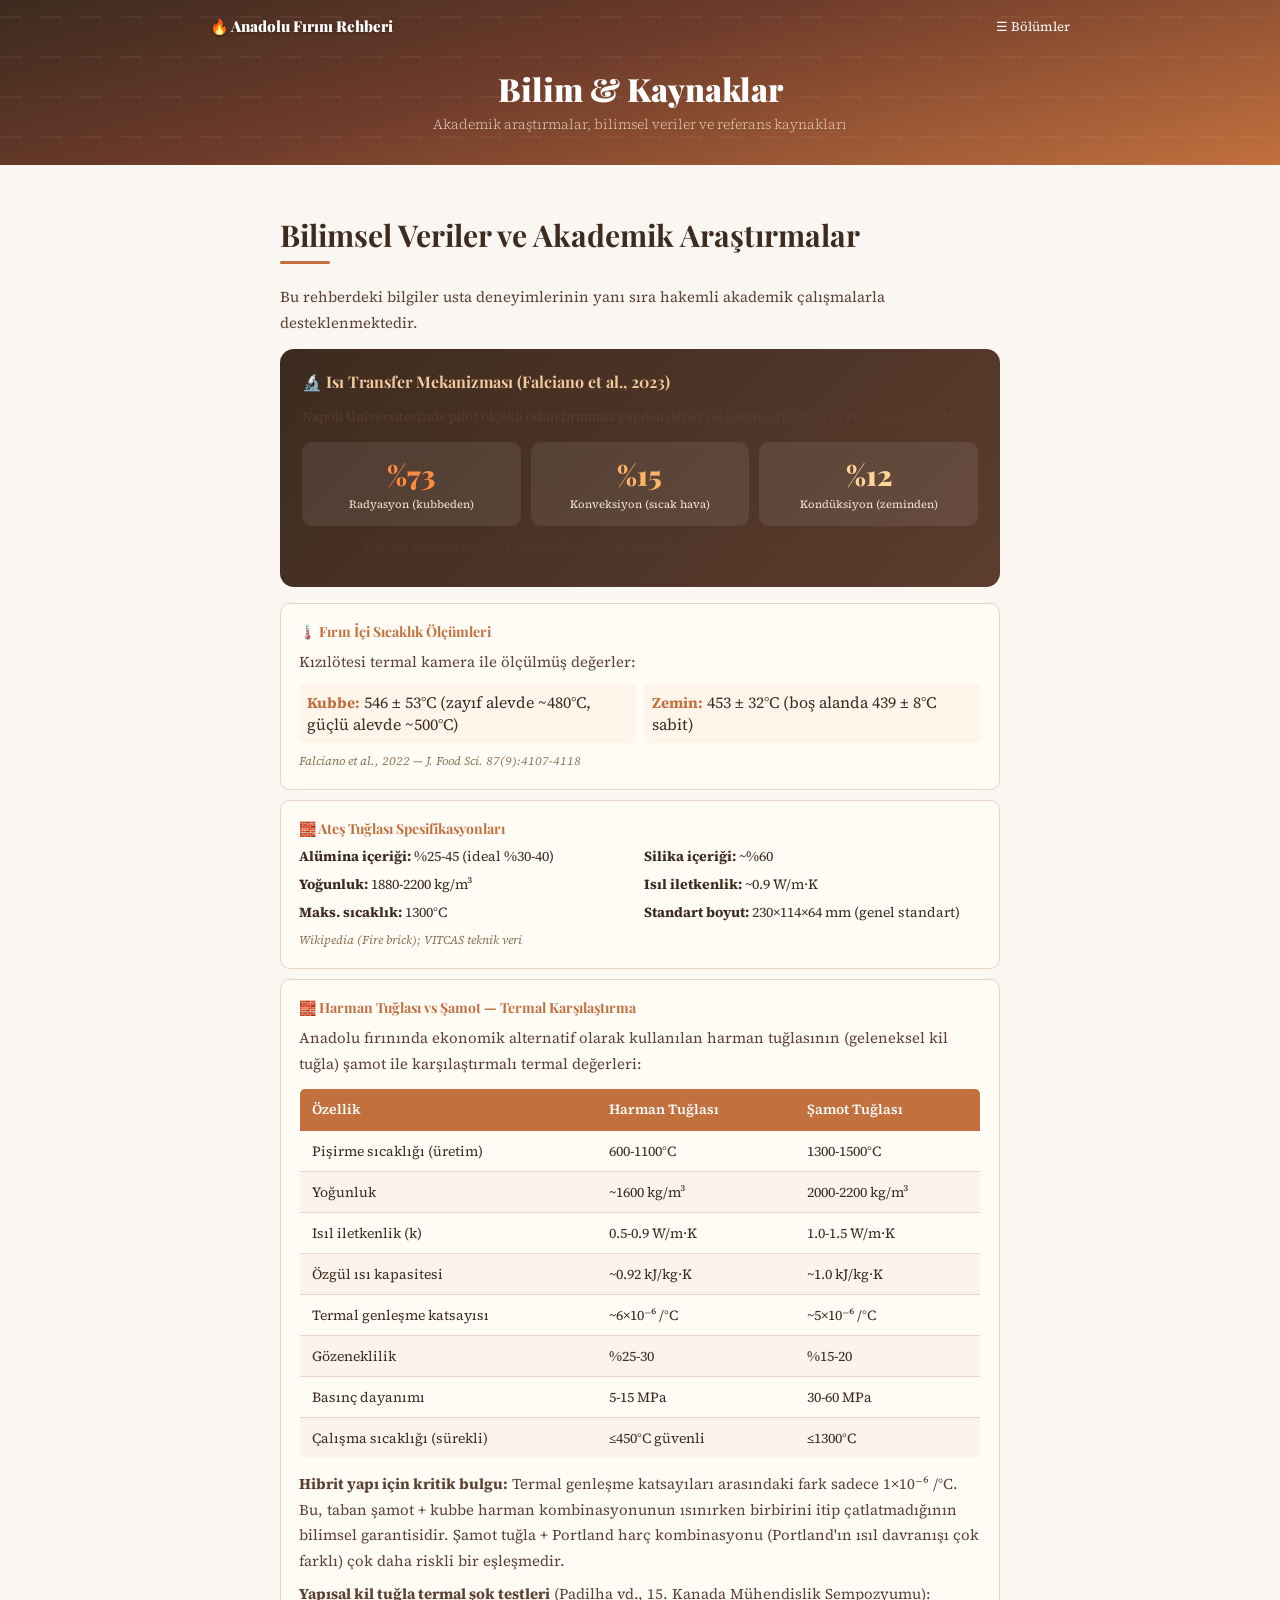
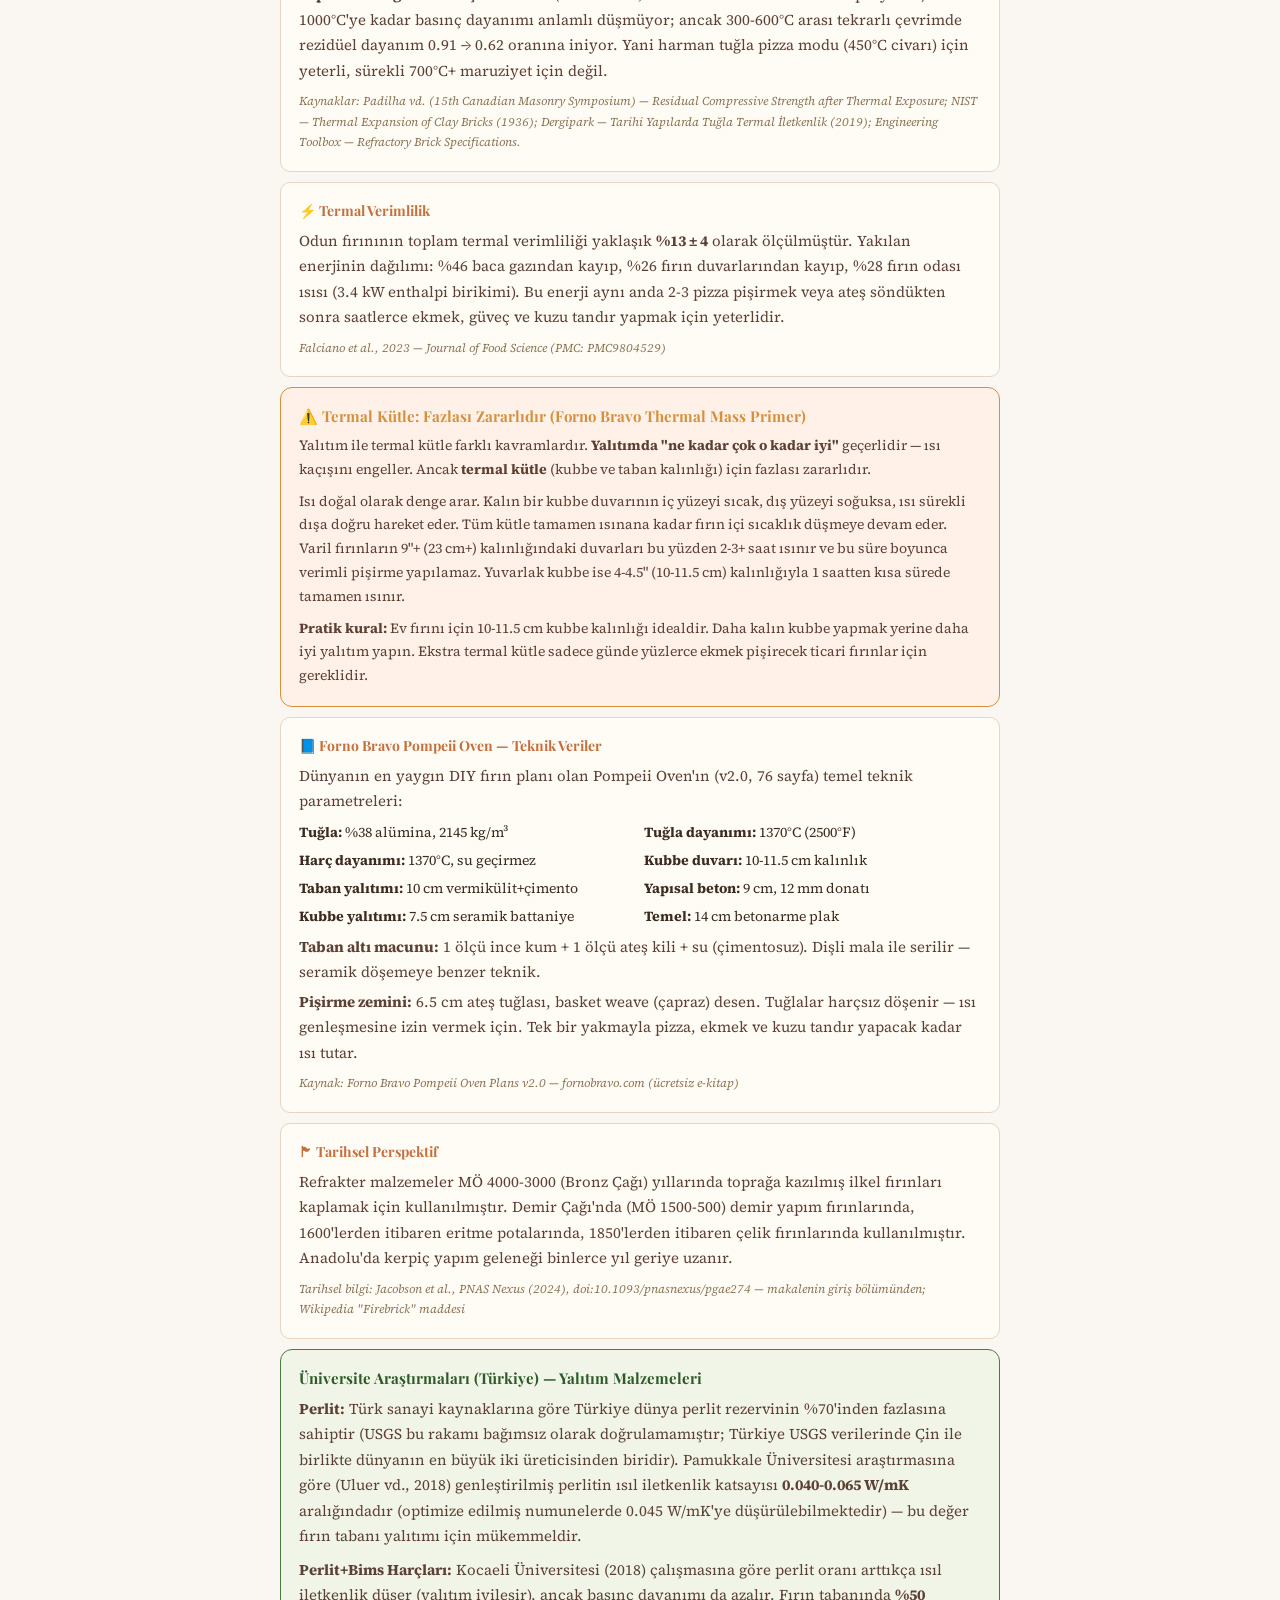
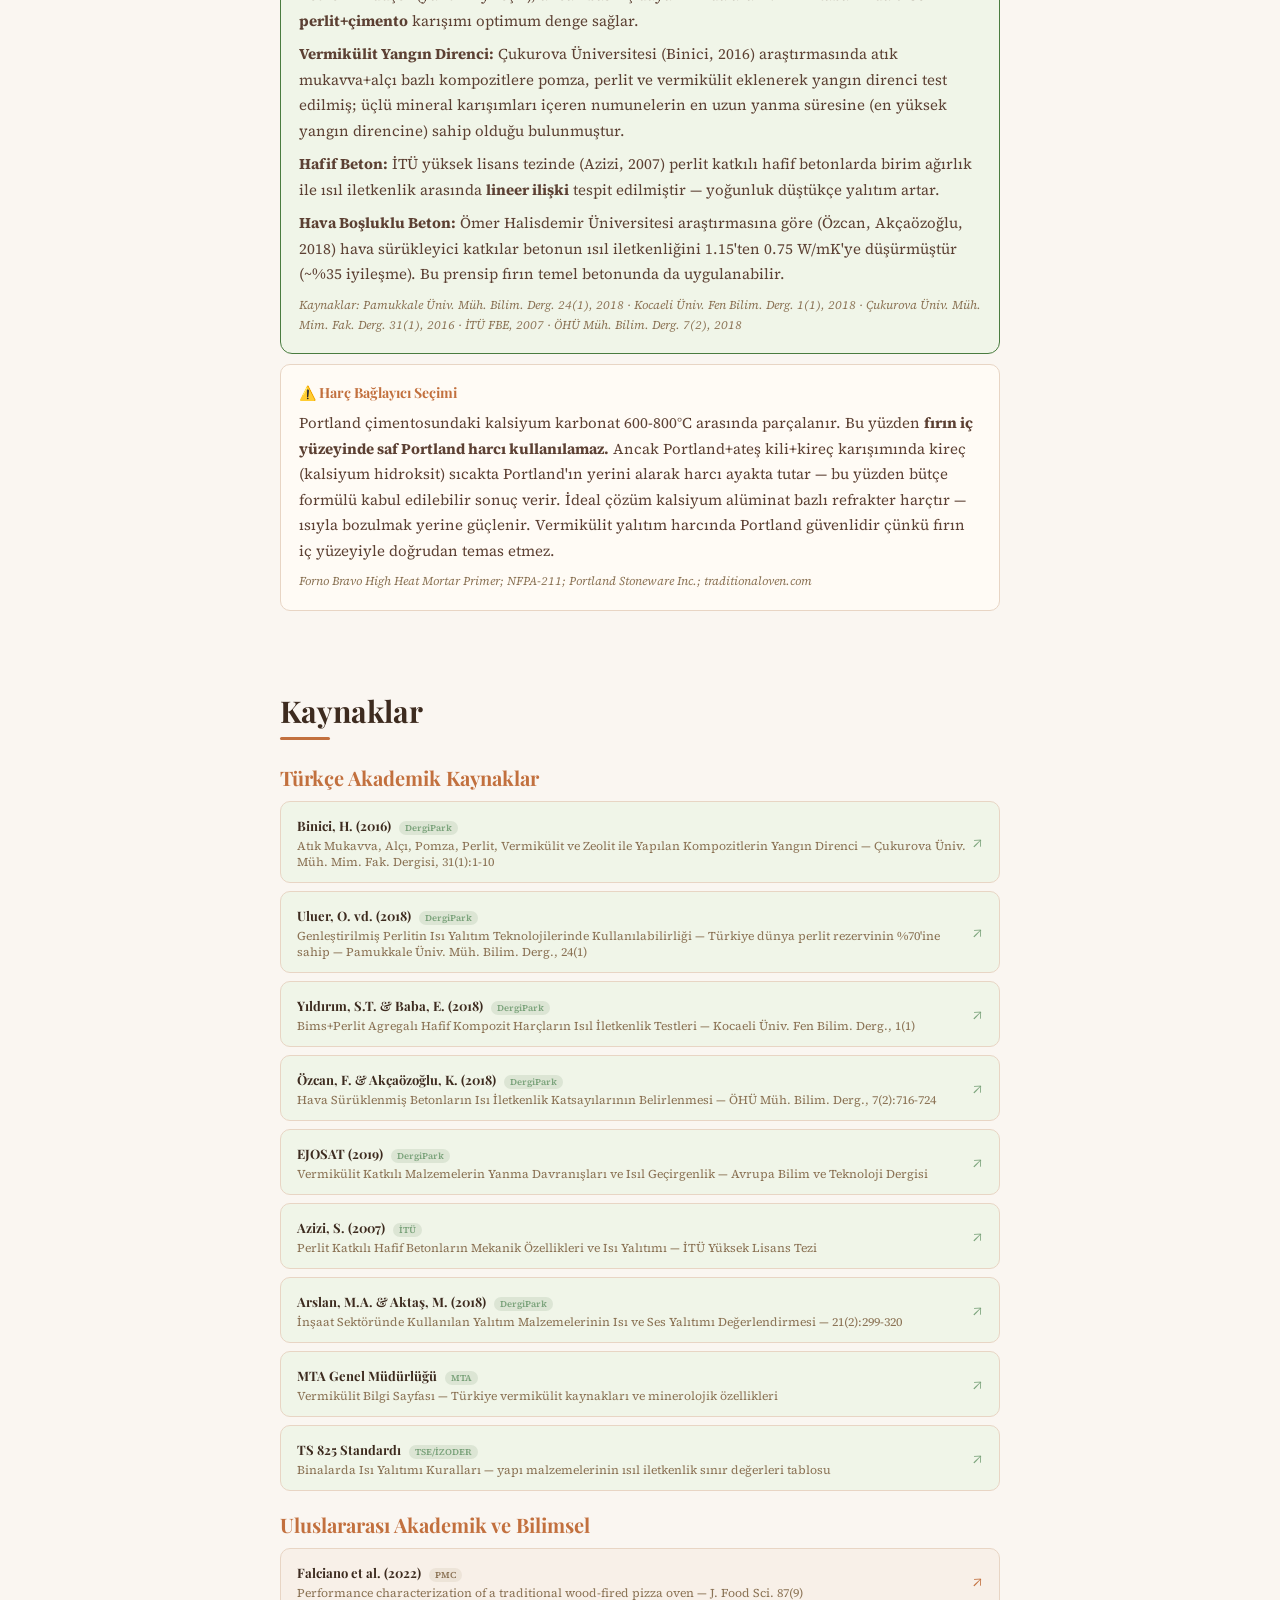
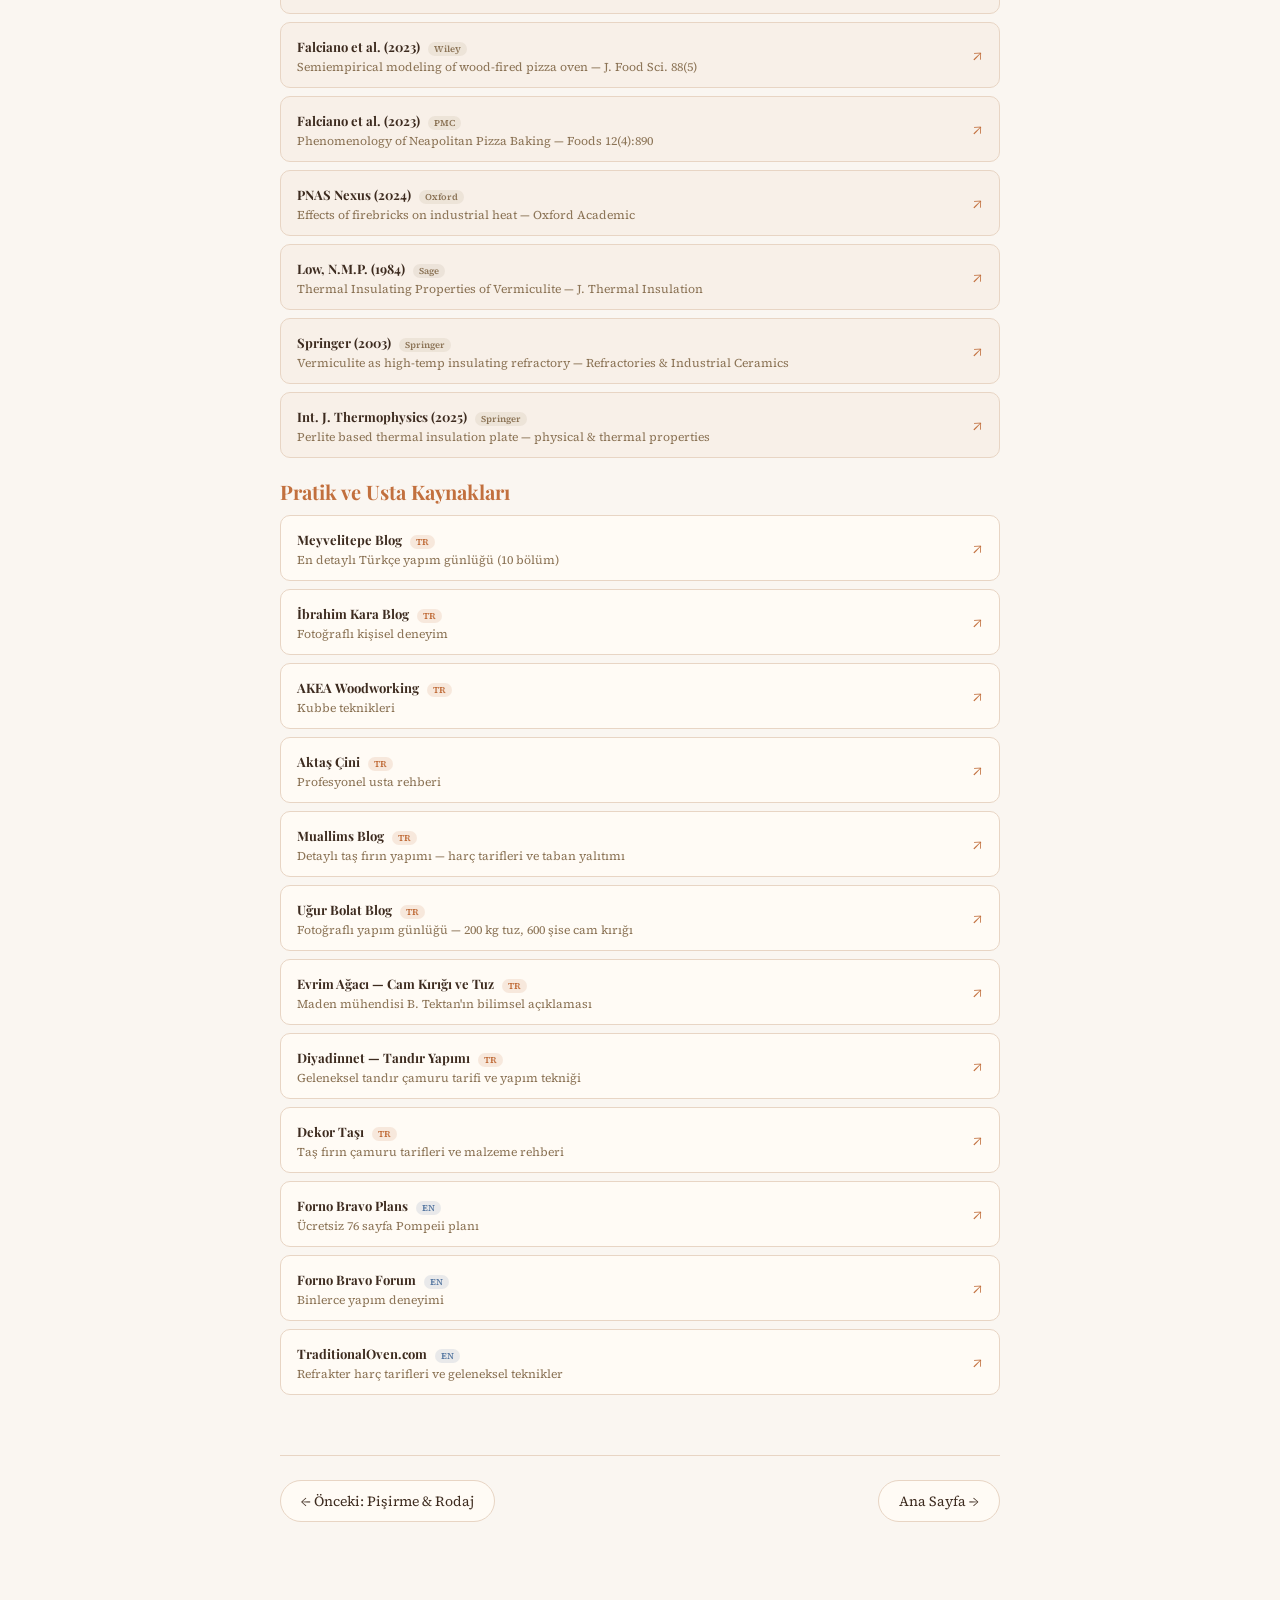
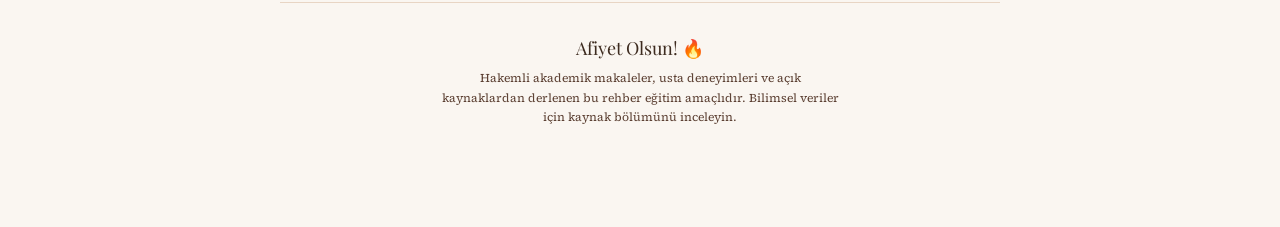
==== commit 6203bdf0: "Harman tuğlası (çingene tuğlası) içeriği eklendi - yalitim.html: Hibrit tuğla stratejisi, bölgesel k" ====
--- a/bilim.html
+++ b/bilim.html
@@ -68,6 +68,29 @@
     </div>
 
     <div class="card card-lg">
+      <h4 class="card-title">&#129521; Harman Tuğlası vs Şamot &mdash; Termal Karşılaştırma</h4>
+      <p>Anadolu fırınında ekonomik alternatif olarak kullanılan harman tuğlasının (geleneksel kil tuğla) şamot ile karşılaştırmalı termal değerleri:</p>
+      <table class="data-table">
+        <thead>
+          <tr><th>Özellik</th><th>Harman Tuğlası</th><th>Şamot Tuğlası</th></tr>
+        </thead>
+        <tbody>
+          <tr><td>Pişirme sıcaklığı (üretim)</td><td>600-1100°C</td><td>1300-1500°C</td></tr>
+          <tr><td>Yoğunluk</td><td>~1600 kg/m³</td><td>2000-2200 kg/m³</td></tr>
+          <tr><td>Isıl iletkenlik (k)</td><td>0.5-0.9 W/m&middot;K</td><td>1.0-1.5 W/m&middot;K</td></tr>
+          <tr><td>Özgül ısı kapasitesi</td><td>~0.92 kJ/kg&middot;K</td><td>~1.0 kJ/kg&middot;K</td></tr>
+          <tr><td>Termal genleşme katsayısı</td><td>~6&times;10⁻⁶ /°C</td><td>~5&times;10⁻⁶ /°C</td></tr>
+          <tr><td>Gözeneklilik</td><td>%25-30</td><td>%15-20</td></tr>
+          <tr><td>Basınç dayanımı</td><td>5-15 MPa</td><td>30-60 MPa</td></tr>
+          <tr><td>Çalışma sıcaklığı (sürekli)</td><td>≤450°C güvenli</td><td>≤1300°C</td></tr>
+        </tbody>
+      </table>
+      <p><strong>Hibrit yapı için kritik bulgu:</strong> Termal genleşme katsayıları arasındaki fark sadece 1&times;10⁻⁶ /°C. Bu, taban şamot + kubbe harman kombinasyonunun ısınırken birbirini itip çatlatmadığının bilimsel garantisidir. Şamot tuğla + Portland harç kombinasyonu (Portland'ın ısıl davranışı çok farklı) çok daha riskli bir eşleşmedir.</p>
+      <p><strong>Yapısal kil tuğla termal şok testleri</strong> (Padilha vd., 15. Kanada Mühendislik Sempozyumu): 1000°C'ye kadar basınç dayanımı anlamlı düşmüyor; ancak 300-600°C arası tekrarlı çevrimde rezidüel dayanım 0.91 → 0.62 oranına iniyor. Yani harman tuğla pizza modu (450°C civarı) için yeterli, sürekli 700°C+ maruziyet için değil.</p>
+      <p class="source-note source-note-mt">Kaynaklar: Padilha vd. (15th Canadian Masonry Symposium) — Residual Compressive Strength after Thermal Exposure; NIST — Thermal Expansion of Clay Bricks (1936); Dergipark — Tarihi Yapılarda Tuğla Termal İletkenlik (2019); Engineering Toolbox — Refractory Brick Specifications.</p>
+    </div>
+
+    <div class="card card-lg">
       <h4 class="card-title">&#9889; Termal Verimlilik</h4>
       <p>Odun fırınının toplam termal verimliliği yaklaşık <strong>%13 &plusmn; 4</strong> olarak ölçülmüştür. Yakılan enerjinin dağılımı: %46 baca gazından kayıp, %26 fırın duvarlarından kayıp, %28 fırın odası ısısı (3.4 kW enthalpi birikimi). Bu enerji aynı anda 2-3 pizza pişirmek veya ateş söndükten sonra saatlerce ekmek, güveç ve kuzu tandır yapmak için yeterlidir.</p>
       <p class="source-note source-note-mt">Falciano et al., 2023 — Journal of Food Science (PMC: PMC9804529)</p>
--- a/style.css
+++ b/style.css
@@ -295,3 +295,36 @@
 
 /* Data grid with top margin */
 .data-grid-mt { margin-top: 8px; }
+
+/* Data table — for comparison/reference tables */
+.data-table {
+  width: 100%;
+  border-collapse: collapse;
+  margin: 12px 0;
+  font-size: 14px;
+  background: var(--card);
+  border: 1px solid var(--border);
+  border-radius: 6px;
+  overflow: hidden;
+}
+.data-table th {
+  background: var(--terra);
+  color: #fff;
+  padding: 10px 12px;
+  font-weight: 600;
+  text-align: left;
+}
+.data-table td {
+  padding: 10px 12px;
+  border-bottom: 1px solid var(--border);
+  vertical-align: top;
+  text-align: left;
+  color: var(--dark);
+}
+.data-table tbody tr:nth-child(even) { background: rgba(194,112,62,0.05); }
+.data-table tbody tr:hover { background: rgba(194,112,62,0.1); }
+.data-table tbody tr:last-child td { border-bottom: none; }
+@media (max-width: 600px) {
+  .data-table { font-size: 12px; }
+  .data-table th, .data-table td { padding: 6px 8px; }
+}
